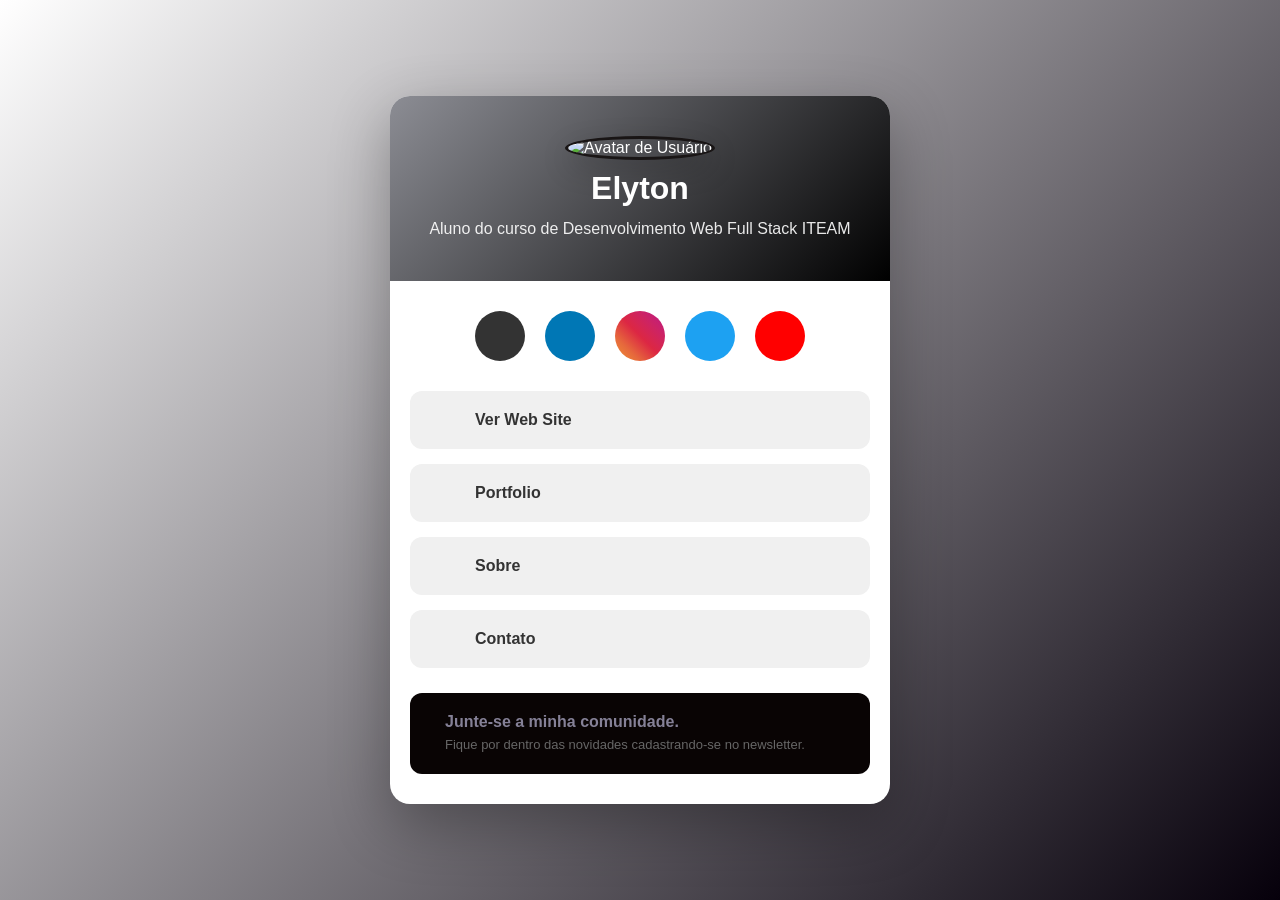
==== index.html @ ab129e7b "first commit" ====
<!doctype html>
<html lang="pt-br">

<head>
    <meta charset="UTF-8" />
    <meta name="viewport" content="width=device-width, initial-scale=1.0" />
    <title>Linktree | Elyton Moreira</title>

    <link rel="stylesheet" href="./css/styles.css" />
    <link rel="stylesheet" href="https://cdnjs.cloudflare.com/ajax/libs/font-awesome/7.0.1/css/all.min.css">

</head>

<body>
    <div class="content">
        <header>
            <img src="https://geekculture.co/wp-content/uploads/2023/10/solo-leveling-live-action-2.jpg" alt="Avatar de Usuário" />
            <h1>Elyton</h1>
            <p>
                Aluno do curso de Desenvolvimento Web Full Stack ITEAM
            </p>
        </header>
        <div class="content_main">
            <ul>
                <li><a href="#" class="link-github"><i class="fa-brands fa-github"></i></a></li>
                <li><a href="#" class="link-linkedin"><i class="fa-brands fa-linkedin"></i></a></li>
                <li><a href="#" class="link-instagram"><i class="fa-brands fa-instagram"></i></a></li>
                <li><a href="#" class="link-twitter"><i class="fa-brands fa-twitter"></i></a></li>
                <li><a href="#" class="link-youtube"><i class="fa-brands fa-youtube"></i></a></li>
            </ul>
            <main>
                <a href="#">
                    <i class="fa-solid fa-house"></i>
                    <p>Ver Web Site</p>
                    <i class="fa-solid fa-angle-right"></i>
                </a>
                <a href="#">
                    <i class="fa-solid fa-briefcase"></i>
                    <p>Portfolio</p>
                    <i class="fa-solid fa-angle-right"></i>
                </a>
                <a href="#">
                    <i class="fa-solid fa-user"></i>
                    <p>Sobre</p>
                    <i class="fa-solid fa-angle-right"></i>
                </a>
                <a href="tel:+559599999999">
                    <i class="fa-solid fa-phone"></i>
                    <p>Contato</p>
                    <i class="fa-solid fa-angle-right"></i>
                </a>
            </main>
            <footer onclick="location.href='mailto:email@exemple.com'">
                <i class="fa-regular fa-envelope"></i>
                <span>
                    <h2>Junte-se a minha comunidade.</h2>
                    <p>Fique por dentro das novidades cadastrando-se no newsletter.</p>
                </span>
            </footer>
        </div>
    </div>
</body>

</html>
---- css/styles.css ----
* {
  margin: 0;
  padding: 0;
  box-sizing: border-box;
}

body {
  font-family: 'Segoe UI', Tahoma, Geneva, Verdana, sans-serif;
  background: linear-gradient(135deg, #ffff 0%, #06000b 100%);
  min-height: 100vh;
  display: flex;
  align-items: center;
  justify-content: center;
  padding: 20px;
}

.content {
  width: 100%;
  max-width: 500px;
  background: white;
  border-radius: 20px;
  box-shadow: 0 20px 60px rgba(0, 0, 0, 0.3);
  overflow: hidden;
  animation: slideIn 0.5s ease-out;
}

@keyframes slideIn {
  from {
    opacity: 0;
    transform: translateY(20px);
  }
  to {
    opacity: 1;
    transform: translateY(0);
  }
}

header {
  background: linear-gradient(135deg, #8c8d94 0%, #000000 100%);
  color: white;
  padding: 40px 20px;
  text-align: center;
}

header img {
  width: 120px;
  height: 120px;
  border-radius: 50%;
  border: 3px solid rgb(25, 21, 21);
  object-fit: cover;
  margin-bottom: 10px;
  box-shadow: 0 10px 30px rgba(0, 0, 0, 0.2);
}

header h1 {
  font-size: 32px;
  font-weight: 700;
  margin-bottom: 10px;
}

header p {
  font-size: 16px;
  opacity: 0.9;
  line-height: 1.5;
}

.content_main {
  padding: 30px 20px;
}

.content_main ul {
  list-style: none;
  display: flex;
  justify-content: center;
  gap: 20px;
  margin-bottom: 30px;
}

.content_main ul li a {
  display: flex;
  align-items: center;
  justify-content: center;
  width: 50px;
  height: 50px;
  border-radius: 50%;
  color: white;
  font-size: 24px;
  transition: all 0.3s ease;
}

.link-github {
  background-color: #333;
}

.link-github:hover {
  background-color: #555;
  transform: scale(1.1);
}

.link-linkedin {
  background-color: #0077b5;
}

.link-linkedin:hover {
  background-color: #005a8d;
  transform: scale(1.1);
}

.link-instagram {
  background: linear-gradient(45deg, #f09433 0%, #e6683c 25%, #dc2743 50%, #cc2366 75%, #bc1888 100%);
}

.link-instagram:hover {
  transform: scale(1.1);
  filter: brightness(0.9);
}

.link-twitter {
  background-color: #1da1f2;
}

.link-twitter:hover {
  background-color: #1a8cd8;
  transform: scale(1.1);
}

.link-youtube {
  background-color: #ff0000;
}

.link-youtube:hover {
  background-color: #cc0000;
  transform: scale(1.1);
}

main {
  display: flex;
  flex-direction: column;
  gap: 15px;
  margin-bottom: 25px;
}

main a {
  display: flex;
  align-items: center;
  justify-content: space-between;
  padding: 18px;
  background-color: #f0f0f0;
  border-radius: 12px;
  text-decoration: none;
  color: #333;
  transition: all 0.3s ease;
  border: 2px solid transparent;
}

main a:hover {
  background-color: #45559b;
  color: white;
  border-color: #45559b;
  transform: scale(1.02);
}

main a i:first-child {
  font-size: 24px;
  min-width: 30px;
}

main a p {
  flex: 1;
  margin: 0 15px;
  font-weight: 600;
  font-size: 16px;
}

main a i:last-child {
  font-size: 18px;
  opacity: 0.7;
}

footer {
  background-color: #090404;
  padding: 20px;
  border-radius: 12px;
  cursor: pointer;
  display: flex;
  align-items: center;
  gap: 15px;
  transition: all 0.3s ease;
  border: px solid transparent;
}

footer:hover {
  background-color: #4469e3;
  transform: scale(1.02);
}

footer i {
  font-size: 24px;
  color: #ffffff;
}

footer:hover i {
  color: white;
}

footer span h2 {
  font-size: 16px;
  margin-bottom: 5px;
  color: #858197;
}

footer:hover span h2 {
  color: white;
}

footer span p {
  font-size: 13px;
  color: #666;
  line-height: 1.4;
}

footer:hover span p {
  color: rgba(255, 255, 255, 0.9);
}


@media (max-width: 600px) {
  header {
    padding: 30px 15px;
  }

  header img {
    width: 100px;
    height: 100px;
  }

  header h1 {
    font-size: 28px;
  }

  main a p {
    font-size: 14px;
  }

  .content_main ul {
    gap: 15px;
  }

  .content_main ul li a {
    width: 45px;
    height: 45px;
    font-size: 20px;
  }
}
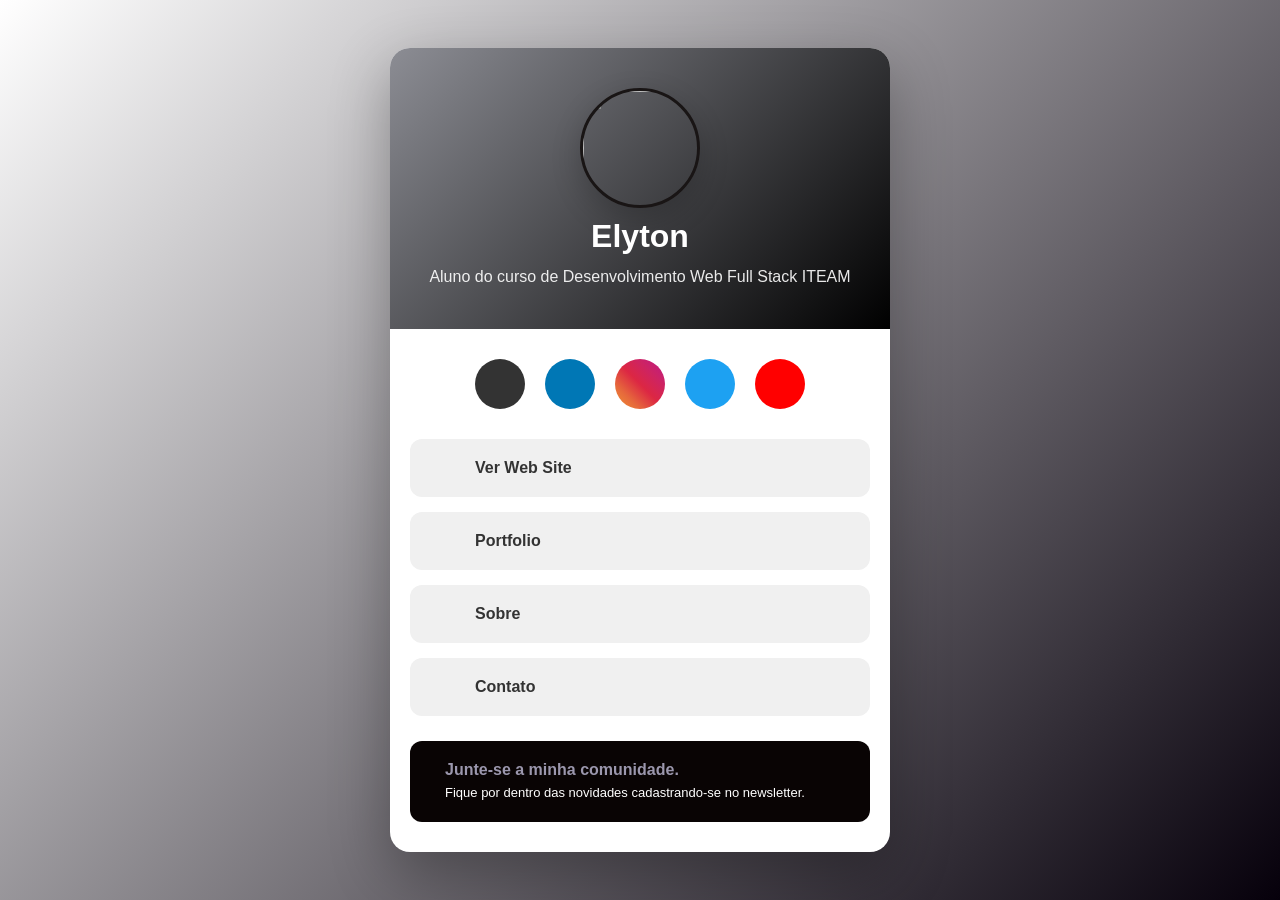
==== commit a970fb61: "update: ajustes index.html" ====
--- a/index.html
+++ b/index.html
@@ -14,7 +14,7 @@
 <body>
     <div class="content">
         <header>
-            <img src="https://geekculture.co/wp-content/uploads/2023/10/solo-leveling-live-action-2.jpg" alt="Avatar de Usuário" />
+            <img src="https://geekculture.co/wp-content/uploads/2023/10/solo-leveling-live-action-2.jpg"/>
             <h1>Elyton</h1>
             <p>
                 Aluno do curso de Desenvolvimento Web Full Stack ITEAM
@@ -22,11 +22,11 @@
         </header>
         <div class="content_main">
             <ul>
-                <li><a href="#" class="link-github"><i class="fa-brands fa-github"></i></a></li>
-                <li><a href="#" class="link-linkedin"><i class="fa-brands fa-linkedin"></i></a></li>
-                <li><a href="#" class="link-instagram"><i class="fa-brands fa-instagram"></i></a></li>
-                <li><a href="#" class="link-twitter"><i class="fa-brands fa-twitter"></i></a></li>
-                <li><a href="#" class="link-youtube"><i class="fa-brands fa-youtube"></i></a></li>
+                <li><a href="https://github.com/TomD4vs" target="_blank" class="link-github"><i class="fa-brands fa-github"></i></a></li>
+                <li><a href="https://br.linkedin.com/" class="link-linkedin" target="_blank"><i class="fa-brands fa-linkedin"></i></a></li>
+                <li><a href="https://instagram.com/elytonmoreira" class="link-instagram" target="_blank" ><i class="fa-brands fa-instagram"></i></a></li>
+                <li><a href="https://twitter.com" class="link-twitter" target="_blank"><i class="fa-brands fa-twitter"></i></a></li>
+                <li><a href="https://youtube.com" class="link-youtube" target="_blank"><i class="fa-brands fa-youtube"></i></a></li>
             </ul>
             <main>
                 <a href="#">
--- a/css/styles.css
+++ b/css/styles.css
@@ -46,7 +46,7 @@
   width: 120px;
   height: 120px;
   border-radius: 50%;
-  border: 3px solid rgb(25, 21, 21);
+  border: 3px solid #191515;
   object-fit: cover;
   margin-bottom: 10px;
   box-shadow: 0 10px 30px rgba(0, 0, 0, 0.2);
@@ -154,9 +154,9 @@
 }
 
 main a:hover {
-  background-color: #45559b;
-  color: white;
-  border-color: #45559b;
+  background-color: #292323;
+  color: white;
+  border-color: #292323;
   transform: scale(1.02);
 }
 
@@ -190,7 +190,7 @@
 }
 
 footer:hover {
-  background-color: #4469e3;
+  background-color: #515151;
   transform: scale(1.02);
 }
 
@@ -206,7 +206,7 @@
 footer span h2 {
   font-size: 16px;
   margin-bottom: 5px;
-  color: #858197;
+  color: #9b97ad;
 }
 
 footer:hover span h2 {
@@ -215,7 +215,7 @@
 
 footer span p {
   font-size: 13px;
-  color: #666;
+  color: #ffffff;
   line-height: 1.4;
 }
 
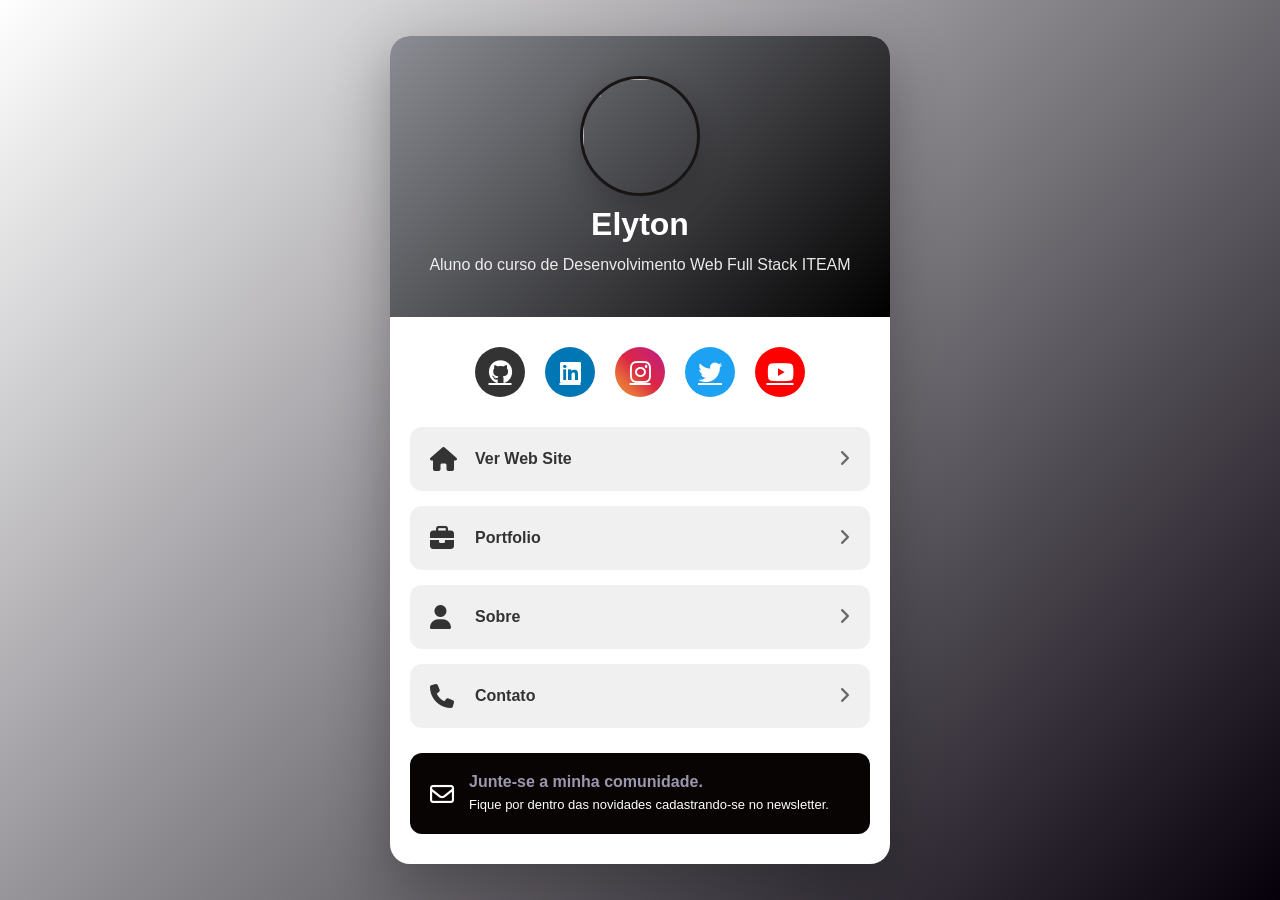
==== commit 140a43af: "update: index.html - add new  modal" ====
--- a/index.html
+++ b/index.html
@@ -5,28 +5,32 @@
     <meta charset="UTF-8" />
     <meta name="viewport" content="width=device-width, initial-scale=1.0" />
     <title>Linktree | Elyton Moreira</title>
-
     <link rel="stylesheet" href="./css/styles.css" />
-    <link rel="stylesheet" href="https://cdnjs.cloudflare.com/ajax/libs/font-awesome/7.0.1/css/all.min.css">
-
+    <link rel="stylesheet" href="./css/contato.css" />
+    <link rel="stylesheet" href="./css/sobre.css" />
+    <link rel="stylesheet" href="https://cdnjs.cloudflare.com/ajax/libs/font-awesome/6.5.0/css/all.min.css">
 </head>
 
 <body>
+
     <div class="content">
         <header>
-            <img src="https://geekculture.co/wp-content/uploads/2023/10/solo-leveling-live-action-2.jpg"/>
+            <img src="https://geekculture.co/wp-content/uploads/2023/10/solo-leveling-live-action-2.jpg" />
             <h1>Elyton</h1>
-            <p>
-                Aluno do curso de Desenvolvimento Web Full Stack ITEAM
-            </p>
+            <p>Aluno do curso de Desenvolvimento Web Full Stack ITEAM</p>
         </header>
         <div class="content_main">
             <ul>
-                <li><a href="https://github.com/TomD4vs" target="_blank" class="link-github"><i class="fa-brands fa-github"></i></a></li>
-                <li><a href="https://br.linkedin.com/" class="link-linkedin" target="_blank"><i class="fa-brands fa-linkedin"></i></a></li>
-                <li><a href="https://instagram.com/elytonmoreira" class="link-instagram" target="_blank" ><i class="fa-brands fa-instagram"></i></a></li>
-                <li><a href="https://twitter.com" class="link-twitter" target="_blank"><i class="fa-brands fa-twitter"></i></a></li>
-                <li><a href="https://youtube.com" class="link-youtube" target="_blank"><i class="fa-brands fa-youtube"></i></a></li>
+                <li><a href="https://github.com/TomD4vs" target="_blank" class="link-github"><i
+                            class="fa-brands fa-github"></i></a></li>
+                <li><a href="https://br.linkedin.com/" class="link-linkedin" target="_blank"><i
+                            class="fa-brands fa-linkedin"></i></a></li>
+                <li><a href="https://instagram.com/elytonmoreira" class="link-instagram" target="_blank"><i
+                            class="fa-brands fa-instagram"></i></a></li>
+                <li><a href="https://twitter.com" class="link-twitter" target="_blank"><i
+                            class="fa-brands fa-twitter"></i></a></li>
+                <li><a href="https://youtube.com" class="link-youtube" target="_blank"><i
+                            class="fa-brands fa-youtube"></i></a></li>
             </ul>
             <main>
                 <a href="#">
@@ -39,18 +43,18 @@
                     <p>Portfolio</p>
                     <i class="fa-solid fa-angle-right"></i>
                 </a>
-                <a href="#">
+                <a href="#" onclick="abrirModal('sobre.html', 'modal-sobre', event)">
                     <i class="fa-solid fa-user"></i>
                     <p>Sobre</p>
                     <i class="fa-solid fa-angle-right"></i>
                 </a>
-                <a href="tel:+559599999999">
+                <a href="#" onclick="abrirModal('contato.html', 'modal-contato', event)">
                     <i class="fa-solid fa-phone"></i>
                     <p>Contato</p>
                     <i class="fa-solid fa-angle-right"></i>
                 </a>
             </main>
-            <footer onclick="location.href='mailto:email@exemple.com'">
+            <footer onclick="abrirModal('contato.html', 'modal-contato', event)">
                 <i class="fa-regular fa-envelope"></i>
                 <span>
                     <h2>Junte-se a minha comunidade.</h2>
@@ -59,6 +63,61 @@
             </footer>
         </div>
     </div>
+
+    <div id="modal-contato" class="modal-overlay"></div>
+    <div id="modal-sobre" class="modal-overlay"></div>
+
+    <script src="./js/main.js"></script>
+    <script src="./js/contato.js"></script>
+    <script>
+        async function abrirModal(arquivo, id, e) {
+            if (e) e.preventDefault();
+            const wrapper = document.getElementById(id);
+
+            if (!wrapper.dataset.carregado) {
+                const res = await fetch(arquivo);
+                const html = await res.text();
+                const doc = new DOMParser().parseFromString(html, 'text/html');
+
+                wrapper.innerHTML = `
+          <div style="position:relative;">
+            <button class="btn-fechar" onclick="fecharModal('${id}')">&times;</button>
+            ${doc.body.innerHTML}
+          </div>`;
+
+                if (id === 'modal-contato') initContato(wrapper);
+
+                wrapper.dataset.carregado = 'true';
+            }
+
+            wrapper.classList.add('open');
+            document.body.style.overflow = 'hidden';
+
+            if (id === 'modal-sobre') {
+                setTimeout(() => {
+                    wrapper.querySelectorAll('.bar div[data-w]').forEach(el =>
+                        el.style.width = el.dataset.w + '%'
+                    );
+                }, 100);
+            }
+        }
+
+        function fecharModal(id) {
+            document.getElementById(id).classList.remove('open');
+            document.body.style.overflow = '';
+        }
+
+        // Fecha clicando no fundo escuro
+        document.querySelectorAll('.modal-overlay').forEach(w =>
+            w.addEventListener('click', e => { if (e.target === w) fecharModal(w.id); })
+        );
+
+        // Fecha com ESC
+        document.addEventListener('keydown', e => {
+            if (e.key === 'Escape')
+                document.querySelectorAll('.modal-overlay.open').forEach(m => fecharModal(m.id));
+        });
+    </script>
 </body>
 
 </html>
--- a/css/styles.css
+++ b/css/styles.css
@@ -21,7 +21,7 @@
   border-radius: 20px;
   box-shadow: 0 20px 60px rgba(0, 0, 0, 0.3);
   overflow: hidden;
-  animation: slideIn 0.5s ease-out;
+    animation: slideIn 0.5s ease-out;
 }
 
 @keyframes slideIn {
@@ -223,6 +223,40 @@
   color: rgba(255, 255, 255, 0.9);
 }
 
+.modal-overlay {
+  display: none;
+  position: fixed;
+  inset: 0;
+  z-index: 999;
+  background: rgba(0, 0, 0, .5);
+  backdrop-filter: blur(4px);
+  align-items: center;
+  justify-content: center;
+  padding: 16px;
+}
+
+.modal-overlay.open {
+  display: flex;
+}
+
+.btn-fechar {
+  position: absolute;
+  top: 14px;
+  right: 16px;
+  background: none;
+  border: none;
+  font-size: 22px;
+  color: #bbb;
+  cursor: pointer;
+}
+
+.btn-fechar:hover {
+  color: #333;
+}
+
+.modal-overlay .back {
+  display: none;
+}
 
 @media (max-width: 600px) {
   header {
@@ -251,4 +285,4 @@
     height: 45px;
     font-size: 20px;
   }
-}
+}
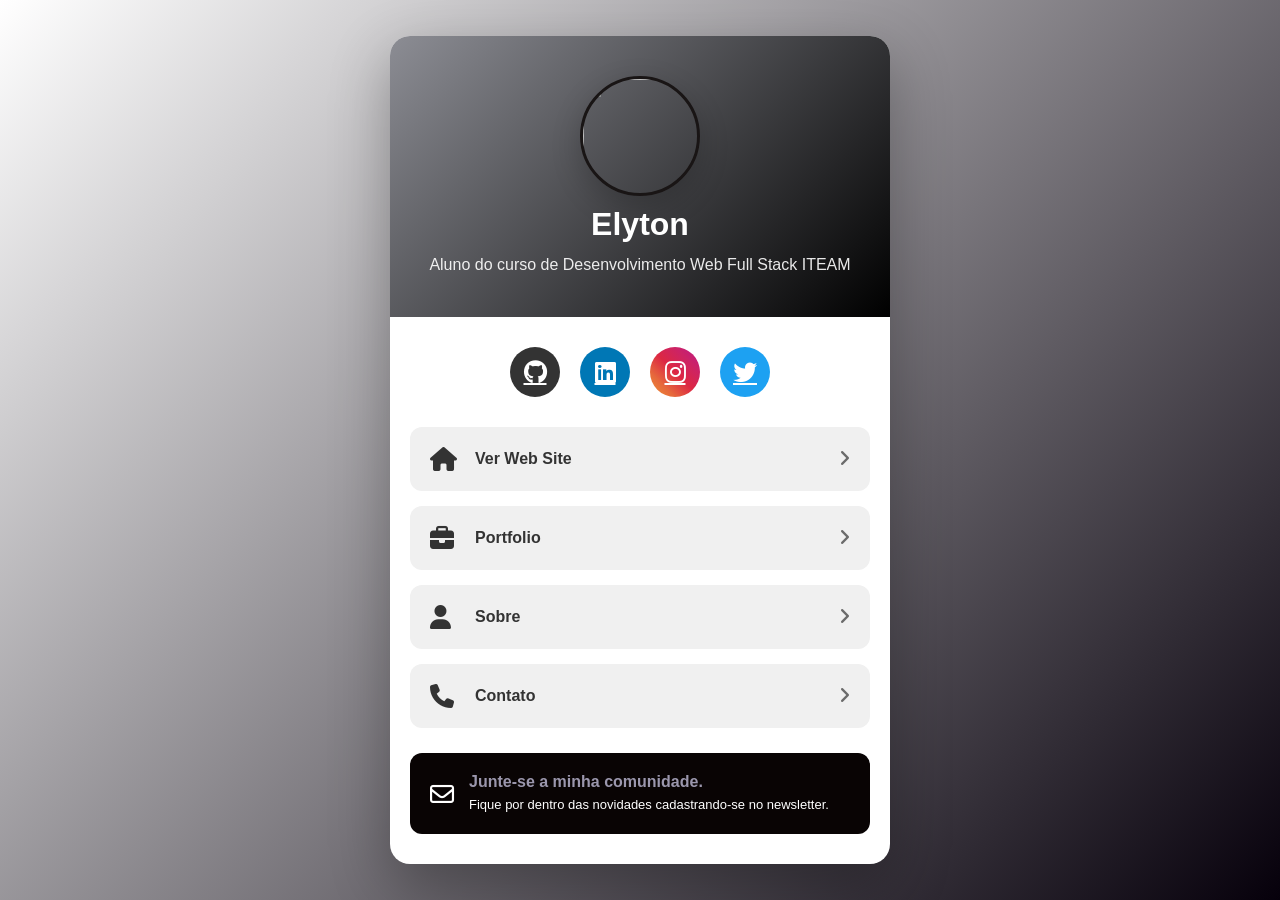
==== commit 85ba55a7: "fix: redirecionamento redes sociais" ====
--- a/index.html
+++ b/index.html
@@ -23,14 +23,12 @@
             <ul>
                 <li><a href="https://github.com/TomD4vs" target="_blank" class="link-github"><i
                             class="fa-brands fa-github"></i></a></li>
-                <li><a href="https://br.linkedin.com/" class="link-linkedin" target="_blank"><i
+                <li><a href="https://linkedin.com/in/elyton-moreira-320232132" class="link-linkedin" target="_blank"><i
                             class="fa-brands fa-linkedin"></i></a></li>
                 <li><a href="https://instagram.com/elytonmoreira" class="link-instagram" target="_blank"><i
                             class="fa-brands fa-instagram"></i></a></li>
-                <li><a href="https://twitter.com" class="link-twitter" target="_blank"><i
+                <li><a href="https://twitter.com/elytonmoreira" class="link-twitter" target="_blank"><i
                             class="fa-brands fa-twitter"></i></a></li>
-                <li><a href="https://youtube.com" class="link-youtube" target="_blank"><i
-                            class="fa-brands fa-youtube"></i></a></li>
             </ul>
             <main>
                 <a href="#">
--- a/css/contato.css
+++ b/css/contato.css
@@ -0,0 +1,161 @@
+* {
+    margin: 0;
+    padding: 0;
+    box-sizing: border-box;
+}
+
+.modal {
+    background: #fff;
+    border-radius: 20px;
+    padding: 32px 28px;
+    width: 100%;
+    max-width: 440px;
+    box-shadow: 0 20px 60px rgba(0, 0, 0, .2);
+    animation: up .3s ease;
+}
+
+@keyframes up {
+    from {
+        opacity: 0;
+        transform: translateY(18px)
+    }
+
+    to {
+        opacity: 1;
+        transform: none
+    }
+}
+
+.back {
+    display: inline-flex;
+    align-items: center;
+    gap: 6px;
+    color: #999;
+    font-size: 13px;
+    text-decoration: none;
+    margin-bottom: 18px;
+}
+
+.back:hover {
+    color: #333;
+}
+
+.modal h2 {
+    font-size: 22px;
+    font-weight: 700;
+    margin-bottom: 4px;
+}
+
+.modal>p {
+    font-size: 14px;
+    color: #231e1e;
+    margin-bottom: 24px;
+}
+
+.field {
+    display: flex;
+    flex-direction: column;
+    gap: 4px;
+    margin-bottom: 14px;
+}
+
+.field label {
+    font-size: 11px;
+    font-weight: 700;
+    text-transform: uppercase;
+    letter-spacing: .05em;
+    color: #231e1e;
+}
+
+.field input,
+.field select,
+.field textarea {
+    border: 1.5px solid #e5e5e5;
+    border-radius: 10px;
+    padding: 10px 13px;
+    font-size: 14px;
+    font-family: inherit;
+    outline: none;
+    transition: border-color .2s;
+    color: #222;
+}
+
+.field input:focus,
+.field select:focus,
+.field textarea:focus {
+    border-color: #111;
+}
+
+.field textarea {
+    resize: vertical;
+}
+
+.field .err {
+    font-size: 11px;
+    color: #e05c5c;
+    min-height: 14px;
+}
+
+.invalid {
+    border-color: #e05c5c !important;
+}
+
+.row {
+    display: grid;
+    grid-template-columns: 1fr 1fr;
+    gap: 12px;
+}
+
+@media (max-width: 400px) {
+    .row {
+        grid-template-columns: 1fr;
+    }
+}
+
+button[type="submit"] {
+    width: 100%;
+    padding: 13px;
+    background: #111;
+    color: #fff;
+    border: none;
+    border-radius: 10px;
+    font-size: 14px;
+    font-weight: 700;
+    font-family: inherit;
+    cursor: pointer;
+    margin-top: 6px;
+    transition: background .2s;
+    display: flex;
+    align-items: center;
+    justify-content: center;
+    gap: 8px;
+}
+
+button[type="submit"]:hover {
+    background: #333;
+}
+
+button[type="submit"]:disabled {
+    opacity: .5;
+    cursor: not-allowed;
+}
+
+.feedback {
+    display: none;
+    margin-top: 12px;
+    padding: 11px;
+    border-radius: 10px;
+    font-size: 13px;
+    font-weight: 600;
+    text-align: center;
+}
+
+.feedback.ok {
+    background: #edfaf3;
+    color: #2d8a5e;
+}
+
+.feedback.fail {
+    background: #fdecea;
+    color: #c0392b;
+}
--- a/css/sobre.css
+++ b/css/sobre.css
@@ -0,0 +1,123 @@
+* {
+    margin: 0;
+    padding: 0;
+    box-sizing: border-box;
+}
+
+.modal {
+    background: #fff;
+    border-radius: 20px;
+    padding: 32px 28px;
+    width: 100%;
+    max-width: 420px;
+    box-shadow: 0 20px 60px rgba(0, 0, 0, .2);
+    animation: up .3s ease;
+}
+
+@keyframes up {
+    from {
+        opacity: 0;
+        transform: translateY(18px)
+    }
+
+    to {
+        opacity: 1;
+        transform: none
+    }
+}
+
+
+.profile {
+    display: flex;
+    align-items: center;
+    gap: 16px;
+    margin-bottom: 18px;
+}
+
+.profile img {
+    width: 72px;
+    height: 72px;
+    border-radius: 50%;
+    object-fit: cover;
+    border: 2px solid #111;
+}
+
+.profile h2 {
+    font-size: 18px;
+    font-weight: 700;
+    margin-bottom: 5px;
+}
+
+.badge {
+    font-size: 11px;
+    font-weight: 600;
+    color: #2d8a5e;
+    background: #edfaf3;
+    padding: 3px 9px;
+    border-radius: 99px;
+}
+
+.bio {
+    font-size: 14px;
+    color: #555;
+    line-height: 1.7;
+    margin-bottom: 22px;
+}
+
+.bar {
+    flex: 1;
+    height: 6px;
+    background: #f0f0f0;
+    border-radius: 99px;
+    overflow: hidden;
+}
+
+.bar div {
+    height: 100%;
+    background: #111;
+    border-radius: 99px;
+    transition: width 1s ease;
+}
+
+.bottom {
+    display: flex;
+    align-items: center;
+    justify-content: space-between;
+    margin-top: 24px;
+    padding-top: 20px;
+    border-top: 1px solid #f0f0f0;
+}
+
+.socials {
+    display: flex;
+    gap: 10px;
+}
+
+.socials a {
+    color: #999;
+    font-size: 18px;
+    text-decoration: none;
+    transition: color .2s;
+}
+
+.socials a:hover {
+    color: #111;
+}
+
+.btn-contact {
+    display: inline-flex;
+    align-items: center;
+    gap: 7px;
+    background: #111;
+    color: #fff;
+    text-decoration: none;
+    padding: 10px 20px;
+    border-radius: 10px;
+    font-size: 13px;
+    font-weight: 700;
+    transition: background .2s;
+}
+
+.btn-contact:hover {
+    background: #333;
+}
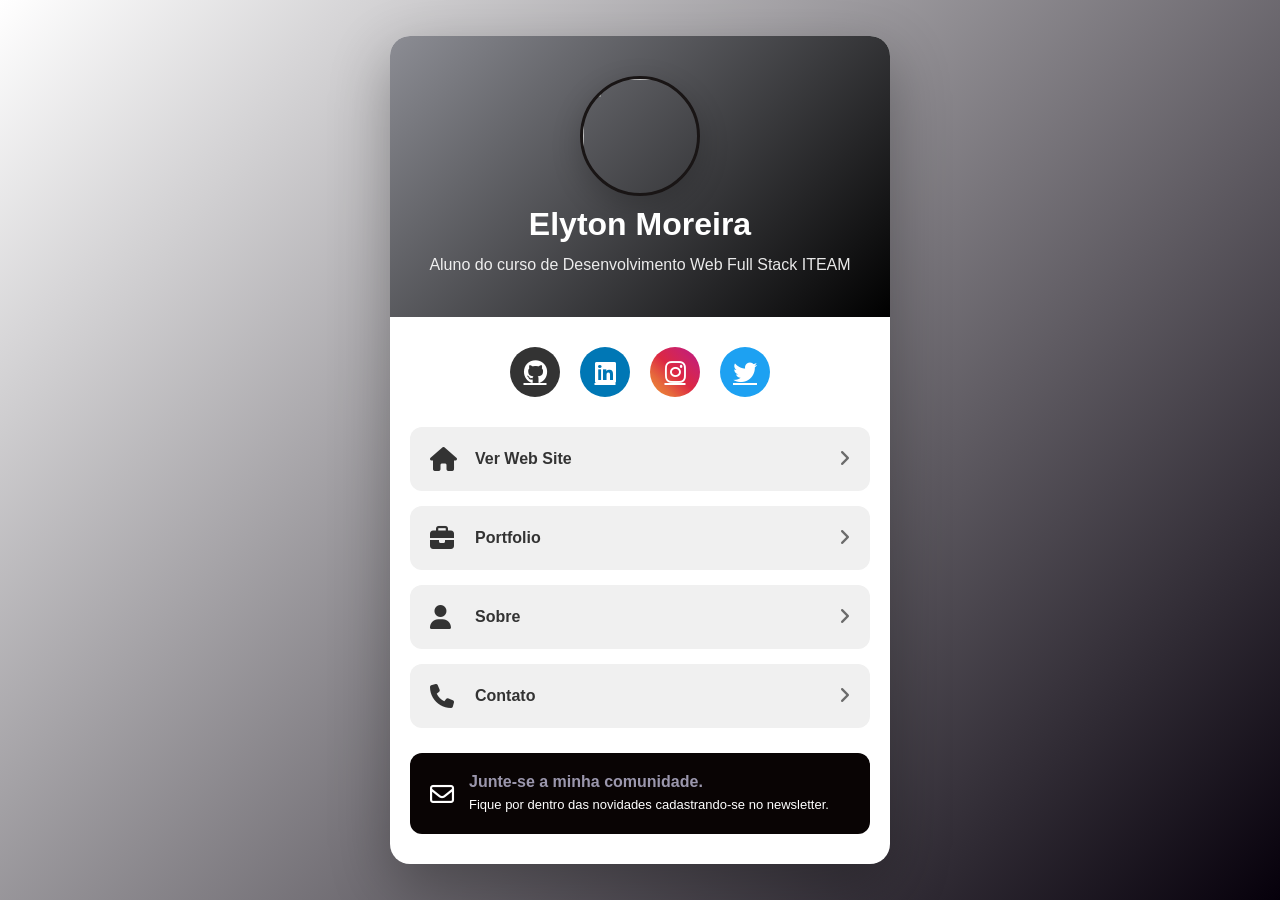
==== commit a1d405b9: "html" ====
--- a/index.html
+++ b/index.html
@@ -16,7 +16,7 @@
     <div class="content">
         <header>
             <img src="https://geekculture.co/wp-content/uploads/2023/10/solo-leveling-live-action-2.jpg" />
-            <h1>Elyton</h1>
+            <h1>Elyton Moreira</h1>
             <p>Aluno do curso de Desenvolvimento Web Full Stack ITEAM</p>
         </header>
         <div class="content_main">
